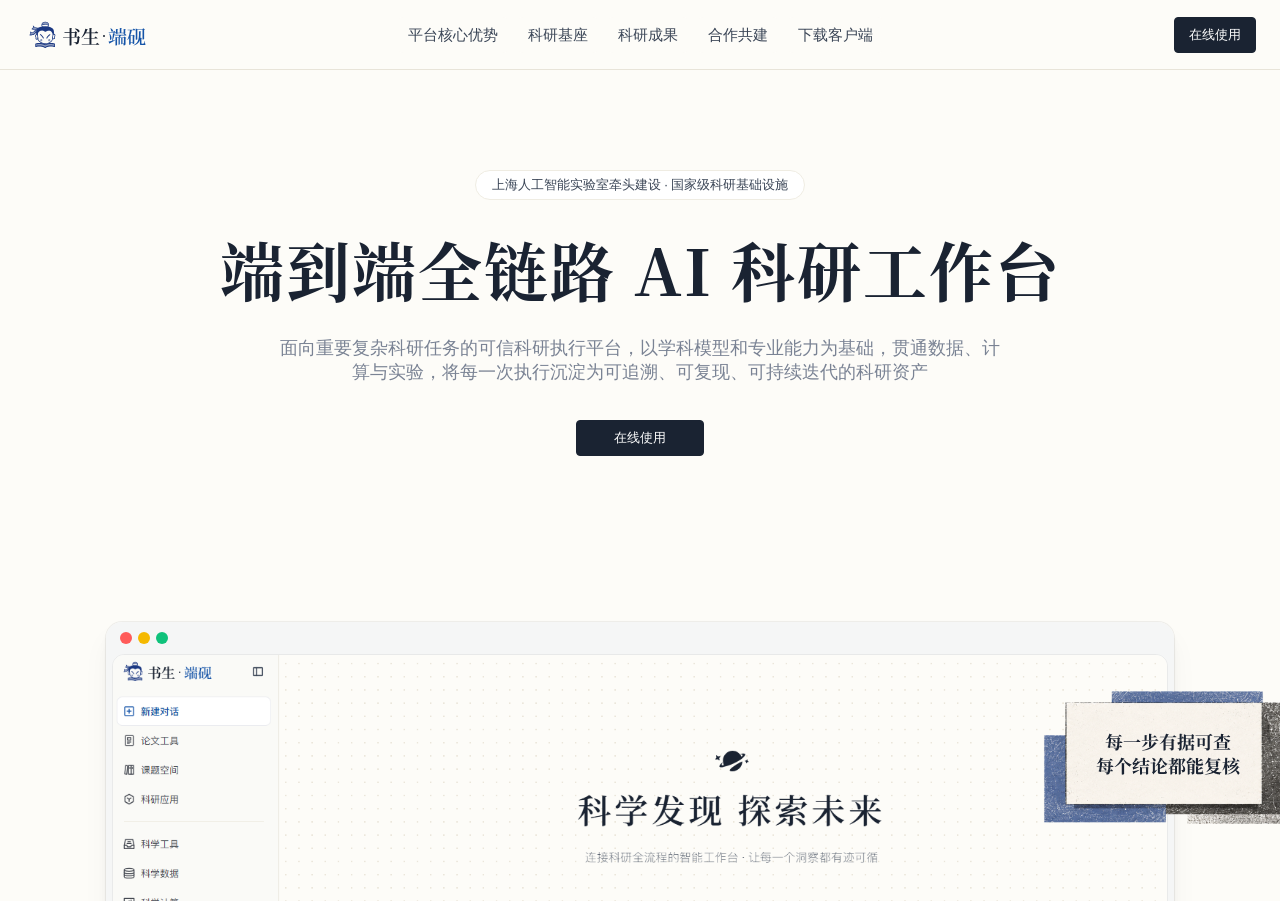
==== index.html @ 36c9fc97 "deploy: publish static site at repository root" ====
<!doctype html>
<html lang="zh-CN">
<head>
  <meta charset="utf-8">
  <meta name="viewport" content="width=device-width, initial-scale=1">
  <meta name="description" content="书生·端砚——端到端全链路 AI 科研工作台">
  <title>书生·端砚｜AI 科研工作台</title>
  <link rel="icon" href="shared/assets/logos/favicon.svg" type="image/svg+xml">
  <link rel="preload" href="shared/assets/fonts/source-han-serif-sc/inkstone-han-serif-sc-home-700.woff2" as="font" type="font/woff2" crossorigin>
  <link rel="stylesheet" href="shared/css/tokens.css?v=20260824-home76">
  <link rel="stylesheet" href="shared/css/base.css?v=20260824-home76">
  <link rel="stylesheet" href="shared/css/shell.css?v=20260824-home76">
  <link rel="stylesheet" href="shared/css/styles.css?v=20260824-home76">
  <link rel="stylesheet" href="shared/css/design-system-overrides.css?v=20260824-home76">
  <script src="shared/js/site-links.js?v=20260824-home76" defer></script>
  <script src="shared/js/shell.js?v=20260824-home77" defer></script>
</head>
<body class="site-shell">
  <header class="site-header">
    <button class="site-brand-button" type="button" data-refresh-page aria-label="刷新书生·端砚官网">
      <img src="shared/assets/logos/duanyan-default.svg" alt="" width="120" height="32">
    </button>
    <nav class="site-nav" data-site-nav aria-label="官网导航">
      <button class="btn-text" type="button" data-anchor-id="home-advantages">平台核心优势</button>
      <button class="btn-text" type="button" data-anchor-id="home-research-foundation">科研基座</button>
      <button class="btn-text" type="button" data-anchor-id="home-research-cases">科研成果</button>
      <button class="btn-text" type="button" data-anchor-id="home-cooperation">合作共建</button>
      <button class="btn-text" type="button" data-anchor-id="home-downloads">下载客户端</button>
    </nav>
    <a class="btn-primary site-header-action" href="https://discovery.intern-ai.org.cn/" target="_blank" rel="noopener noreferrer">在线使用</a>
    <button class="btn-icon site-menu-button" type="button" data-site-menu aria-expanded="false" aria-label="打开导航菜单">
      <svg viewBox="0 0 24 24" fill="none" stroke="currentColor" stroke-width="1.8" stroke-linecap="round" aria-hidden="true"><path d="M4 7h16M4 12h16M4 17h16"></path></svg>
    </button>
  </header>
  <main class="site-main">
    <iframe class="site-frame" data-home-frame src="tabs/home/index.html?embedded=1&amp;v=20260824-home93" title="书生·端砚官网 Home"></iframe>
  </main>

  <div class="tm-overlay" id="cooperation-dialog" aria-hidden="true">
    <form class="tm-panel cooperation-panel" role="dialog" aria-modal="true" aria-labelledby="cooperation-title" aria-describedby="cooperation-form-error" data-cooperation-form novalidate>
      <header class="tm-header">
        <h2 class="tm-title" id="cooperation-title">申请合作</h2>
        <button class="tm-close" type="button" data-dialog-close aria-label="关闭申请合作表单">
          <svg viewBox="0 0 24 24" fill="none" stroke="currentColor" stroke-width="1.8" stroke-linecap="round" aria-hidden="true"><path d="M6 6l12 12M18 6L6 18"></path></svg>
        </button>
      </header>
      <div class="tm-body">
        <div class="cooperation-grid">
          <div class="tm-field"><label class="tm-label" for="cooperation-name">姓名 <span class="tm-req">*</span></label><input class="tm-input" id="cooperation-name" name="name" required autocomplete="name"></div>
          <div class="tm-field"><label class="tm-label" for="cooperation-phone">手机号 <span class="tm-req">*</span></label><input class="tm-input" id="cooperation-phone" name="phone" type="tel" required autocomplete="tel"></div>
          <div class="tm-field"><label class="tm-label" for="cooperation-org">学校/单位 <span class="tm-req">*</span></label><input class="tm-input" id="cooperation-org" name="organization" required autocomplete="organization"></div>
          <div class="tm-field"><label class="tm-label" for="cooperation-position">职位 <span class="tm-req">*</span></label><input class="tm-input" id="cooperation-position" name="position" required autocomplete="organization-title"></div>
        </div>
        <fieldset class="tm-field">
          <legend class="tm-label">研究方向 <span class="tm-req">*</span></legend>
          <div class="tm-chips" role="radiogroup" aria-label="研究方向" aria-required="true">
            <button class="tm-chip is-active" type="button" role="radio" aria-checked="true">生命科学</button>
            <button class="tm-chip" type="button" role="radio" aria-checked="false" tabindex="-1">地球科学</button><button class="tm-chip" type="button" role="radio" aria-checked="false" tabindex="-1">物质科学</button><button class="tm-chip" type="button" role="radio" aria-checked="false" tabindex="-1">神经科学</button><button class="tm-chip" type="button" role="radio" aria-checked="false" tabindex="-1">空间科学</button><button class="tm-chip" type="button" role="radio" aria-checked="false" tabindex="-1">物理科学</button><button class="tm-chip" type="button" role="radio" aria-checked="false" tabindex="-1">数学</button><button class="tm-chip" type="button" role="radio" aria-checked="false" tabindex="-1">化学</button><button class="tm-chip" type="button" role="radio" aria-checked="false" tabindex="-1">其他</button>
          </div>
        </fieldset>
        <div class="tm-field"><label class="tm-label" for="research-content">具体研究内容 <span class="tm-opt">选填</span></label><textarea class="tm-textarea" id="research-content" name="researchContent" rows="3"></textarea></div>
        <fieldset class="tm-field" data-method-field aria-required="true">
          <legend class="tm-label">希望合作方式 <span class="tm-req">*</span></legend>
          <div class="tm-checks">
            <label class="tm-check"><input type="checkbox" name="cooperationMethod" value="联合课题研究"><span class="tm-check-box" aria-hidden="true"></span>联合课题研究</label>
            <label class="tm-check"><input type="checkbox" name="cooperationMethod" value="科研资源接入"><span class="tm-check-box" aria-hidden="true"></span>科研资源接入</label>
            <label class="tm-check"><input type="checkbox" name="cooperationMethod" value="其他"><span class="tm-check-box" aria-hidden="true"></span>其他</label>
          </div>
        </fieldset>
        <div class="tm-field"><label class="tm-label" for="cooperation-content">具体可合作内容 <span class="tm-opt">选填</span></label><textarea class="tm-textarea" id="cooperation-content" name="cooperationContent" rows="3"></textarea></div>
        <p class="tm-error-message" id="cooperation-form-error" data-form-error role="alert"></p>
      </div>
      <footer class="tm-footer"><button class="tm-btn tm-btn-ghost" type="button" data-dialog-close>取消</button><button class="tm-btn tm-btn-primary" type="submit">提交申请</button></footer>
    </form>
  </div>
  <div class="app-toast success" id="shell-toast" role="status" aria-live="polite" aria-atomic="true"></div>
</body>
</html>
---- shared/css/tokens.css ----
/*
 * InternInkStone shared design tokens.
 *
 * Figma Variables below were verified on nodes 139:606 and 155:642 in file
 * ZaggbS0TYv1ljbBzqEwc7h. Font-family and responsive tokens are project-level
 * code decisions recorded in docs/FIGMA_VARIABLES_STYLES_IMPLEMENTATION.md.
 */

@font-face {
  font-family: "InkStone Han Serif SC Home";
  src: url("../assets/fonts/source-han-serif-sc/inkstone-han-serif-sc-home-600.woff2") format("woff2");
  font-style: normal;
  font-weight: 600;
  font-display: swap;
}

@font-face {
  font-family: "InkStone Han Serif SC Home";
  src: url("../assets/fonts/source-han-serif-sc/inkstone-han-serif-sc-home-700.woff2") format("woff2");
  font-style: normal;
  font-weight: 700;
  font-display: swap;
}

:root {
  /* Figma color Variables. */
  --paper: #ffffff;
  --bg: #fdfcf8;
  --ink: #1a2332;
  --ink-soft: #3a4556;
  --bg-soft: #f7f4ec;
  --bg-soft-1: #faf8f2;
  --line: #e8e4d9;
  --muted: #7a8394;
  --muted-2: #a9b0bd;
  --accent: #1554a8;
  --accent-soft: #88addd;
  --line-soft: #efece2;
  --rule-soft: #efece3;
  --dot: #ebe6da;
  --warning-bg: #f8f1e3;
  --warning: #a8864b;
  --success-bg: #f1f3e8;
  --success-soft: #a4ad7e;
  --success: #6b7a3a;
  --success-deep: #4d5826;
  --ai-tint: #f5f8fc;
  --paper-warm: var(--bg-soft);
  --aux-cyan-3: #40b5bf;
  --aux-violet-2: #be9bd5;
  --aux-mint-4: #259675;
  --warning-soft: #cba87b;

  /*
   * Project semantic colors required by the migrated component library.
   * These are implementation tokens copied from the approved reference
   * components, not Figma Variables from the current file.
   */
  --state-danger: #c03030;
  --state-danger-strong: #9a2020;
  --state-success: #34d399;
  --state-warning: #fbbf24;
  --state-error: #f87171;

  /* Figma radius Variables. */
  --radius: 4px;
  --radius-card: 8px;
  --12px: 12px;
  --radius-pill: 999px;

  /* Project font-family baseline copied from the approved reference project. */
  --font-sans: "Inter", -apple-system, BlinkMacSystemFont, "Segoe UI", "PingFang SC", "Noto Sans SC", sans-serif;
  --font-serif: "Cormorant Garamond", "Noto Serif SC", serif;
  --font-serif-cjk: "InkStone Han Serif SC Home", "Source Han Serif SC", "Noto Serif SC", serif;

  /*
   * Responsive code tokens. These are not Figma Variables.
   * Registered breakpoints: compact < 768px; medium 768px-1199px;
   * wide >= 1200px. Media-query conditions stay as literal values because
   * custom properties cannot be used as ordinary media-query conditions.
   */
  --layout-content-max: 1200px;
  --layout-page-gutter: 20px;
  --layout-section-space: 64px;
  --layout-text-measure: 72ch;
}

@media (min-width: 768px) {
  :root {
    --layout-page-gutter: 32px;
    --layout-section-space: 80px;
  }
}

@media (min-width: 1200px) {
  :root {
    --layout-page-gutter: 48px;
    --layout-section-space: 96px;
  }
}
---- shared/css/base.css ----
/* Element-level base styles only; module layouts remain module-owned. */

html {
  background: var(--paper);
  color: var(--ink);
}

body {
  margin: 0;
  background: var(--paper);
  color: var(--ink);
  font-family: var(--font-sans);
  text-rendering: optimizeLegibility;
}

button,
input,
select,
textarea {
  color: inherit;
  font: inherit;
}

input::placeholder,
textarea::placeholder {
  font-style: normal;
}

img,
picture,
svg,
video,
canvas {
  max-width: 100%;
}

img,
video {
  height: auto;
}

:focus-visible {
  outline: 2px solid currentColor;
  outline-offset: 3px;
}
---- shared/css/shell.css ----
/* Top navigation, shell layout, iframe container, and shell overlay styles belong here. */

:root { --site-header-height: 69px; }

.site-shell {
  height: 100vh;
  min-height: 100vh;
  overflow: hidden;
  background: var(--bg);
}

.site-header {
  position: relative;
  z-index: 100;
  display: grid;
  height: var(--site-header-height);
  grid-template-columns: 1fr auto 1fr;
  align-items: center;
  border-bottom: 1px solid var(--line);
  background: var(--bg);
}

.site-brand-button {
  display: grid;
  width: 128px;
  height: 48px;
  margin-left: 24px;
  padding: 8px 4px;
  place-items: center;
  border: 0;
  border-radius: var(--radius-card);
  background: transparent;
  cursor: pointer;
}

.site-brand-button:hover { background: var(--bg-soft); }
.site-brand-button img { display: block; width: 120px; height: 32px; }

.site-nav {
  display: flex;
  align-items: center;
  justify-content: center;
  gap: 6px;
}

.site-nav .btn-text {
  min-width: auto;
  padding-inline: 12px;
  white-space: nowrap;
}

.site-nav .btn-text[aria-current="true"] {
  background: var(--bg-soft);
  color: var(--ink);
}

.site-header .site-header-action {
  justify-self: end;
  margin-right: 24px;
}

.site-header .site-menu-button { display: none; justify-self: end; margin-right: 12px; }

.site-main {
  height: calc(100vh - var(--site-header-height));
  overflow: hidden;
}

.site-frame {
  display: block;
  width: 100%;
  height: 100%;
  border: 0;
  background: var(--bg);
}

.tm-panel.cooperation-panel { max-width: 720px; }
.cooperation-panel .tm-body { gap: 16px; }
.cooperation-grid { display: grid; grid-template-columns: minmax(0, 1fr); gap: 16px; }
.tm-error-message { min-height: 18px; margin: 0; color: var(--state-danger); font-size: 12px; line-height: 18px; }

@media (max-width: 959px) {
  .site-header { grid-template-columns: 1fr auto auto; }
  .site-nav {
    position: absolute;
    top: calc(100% + 1px);
    right: 12px;
    display: none;
    width: min(280px, calc(100vw - 24px));
    padding: 12px;
    border: 1px solid var(--line);
    border-radius: var(--radius-card);
    background: var(--paper);
    box-shadow: var(--component-dialog-shadow);
    flex-direction: column;
    align-items: stretch;
  }
  .site-nav.is-open { display: flex; }
  .site-nav .btn-text { justify-content: flex-start; }
  .site-header .site-menu-button { display: inline-grid; }
}

@media (max-width: 599px) {
  .site-brand-button { width: 112px; margin-left: 8px; }
  .site-brand-button img { width: 105px; height: auto; }
  .site-header-action { display: none; }
}
---- shared/css/styles.css ----
/* Transitional shared styles only. New module-specific styles belong in the owning module. */
---- shared/css/design-system-overrides.css ----
/* Stable shared component rules and verified Figma Text Style mappings. */

/*
 * Figma Text Style: Title/h1
 * Verified on nodes 198:53298 and 198:53299.
 * Home titles use the self-hosted Source Han Serif SC page subset.
 */
.text-title-h1 {
  margin: 0;
  font-family: var(--font-serif-cjk);
  font-size: 24px;
  font-style: normal;
  font-weight: 600;
  letter-spacing: 0.48px;
  line-height: 32px;
}

.text-content-title,
.text-title-h2 {
  margin: 0;
  color: var(--ink);
  font-family: var(--font-serif-cjk);
  font-style: normal;
}

.text-content-title {
  font-size: 64px;
  font-weight: 700;
  letter-spacing: 2px;
  line-height: 64px;
}

.text-title-h2 {
  font-size: 40px;
  font-weight: 600;
  letter-spacing: 0;
  line-height: 44px;
}

.text-title-h3 {
  margin: 0;
  color: var(--ink);
  font-family: var(--font-sans);
  font-size: 16px;
  font-weight: 600;
  line-height: 1.45;
}

.text-body-xl,
.text-body-lg,
.text-body-default,
.text-body-reading,
.text-body-compact,
.text-control-default {
  margin: 0;
  font-family: var(--font-sans);
  font-style: normal;
  letter-spacing: 0;
}

.text-body-xl { font-size: 18px; font-weight: 400; line-height: 24px; }
.text-body-lg { font-size: 16px; font-weight: 400; line-height: 24px; }
.text-body-default { font-size: 14px; font-weight: 400; line-height: 1.6; }
.text-body-reading { font-size: 14px; font-weight: 400; line-height: 1.7; }
.text-body-compact { font-size: 13px; font-weight: 400; line-height: 1.65; }
.text-control-default { font-size: 13px; font-weight: 500; line-height: 16px; }

.effect-overlay { box-shadow: 0 8px 24px rgb(0 0 0 / 8%); }
.effect-modal { box-shadow: 0 20px 60px rgb(0 0 0 / 12%); }

/*
 * Component library migration source:
 * interndiscovery/platform-static-prototype/design-system/atoms.html and
 * shared/css/design-system-overrides.css.
 *
 * Component-level aliases bind the migrated rules to this project's tokens;
 * no reference-project token names are retained below.
 */
:root {
  --component-button-bg: var(--paper);
  --component-button-bg-hover: var(--bg-soft);
  --component-button-border: var(--line);
  --component-button-fg: var(--ink-soft);
  --component-button-primary-bg: var(--ink);
  --component-button-primary-bg-hover: var(--ink-soft);
  --component-button-primary-fg: var(--paper);
  --component-text-button-bg: var(--bg);
  --component-text-button-bg-hover: var(--bg-soft);
  --component-text-button-fg: var(--ink-soft);
  --component-control-height-sm: 32px;
  --component-control-height-md: 36px;
  --component-focus-ring: color-mix(in srgb, var(--ink) 28%, transparent);
  --component-overlay-bg: color-mix(in srgb, var(--ink) 32%, transparent);
  --component-dialog-shadow: 0 20px 60px -4px color-mix(in srgb, var(--ink) 12%, transparent);
  --component-toast-shadow: 0 12px 32px color-mix(in srgb, var(--ink) 30%, transparent);
  --component-motion-fast: 150ms ease;
  --component-motion-dialog: 200ms ease;
  --component-motion-toast: 220ms ease;
}

/* Buttons: sizes, hierarchy levels, text actions, danger and disabled states. */
.btn,
.btn-primary,
.btn-icon,
.btn-text,
.btn-link,
.tm-btn {
  box-sizing: border-box;
  appearance: none;
  margin: 0;
  font-family: var(--font-sans);
  text-decoration: none;
}

.btn,
.btn-primary {
  display: inline-flex;
  align-items: center;
  justify-content: center;
  gap: 6px;
  height: var(--component-control-height-md);
  padding: 7px 14px;
  border-radius: var(--radius);
  box-shadow: none;
  font-size: 13px;
  font-weight: 500;
  line-height: 16px;
  letter-spacing: 0;
  cursor: pointer;
  transition: background-color var(--component-motion-fast), border-color var(--component-motion-fast), opacity var(--component-motion-fast);
}

.btn {
  border: 1px solid var(--component-button-border);
  background: var(--component-button-bg);
  color: var(--component-button-fg);
}

.btn:hover:not(:disabled) {
  border-color: var(--component-button-border);
  background: var(--component-button-bg-hover);
  color: var(--component-button-fg);
}

.btn:active:not(:disabled) {
  border-color: var(--component-button-border);
  background: var(--component-button-bg);
  color: var(--component-button-fg);
}

.btn-primary {
  border: 1px solid var(--component-button-primary-bg);
  background: var(--component-button-primary-bg);
  color: var(--component-button-primary-fg);
}

.btn-primary:hover:not(:disabled) {
  border-color: var(--component-button-primary-bg-hover);
  background: var(--component-button-primary-bg-hover);
  color: var(--component-button-primary-fg);
}

.btn-primary:active:not(:disabled) {
  border-color: var(--component-button-primary-bg);
  background: var(--component-button-primary-bg);
  color: var(--component-button-primary-fg);
}

/*
 * Figma text button: nodes 242:63219 (default) and 242:63221 (hover).
 * Natural width is text width + 24px horizontal padding; the reference copy
 * therefore renders at 84px without hard-coding a content-specific width.
 */
.btn-text {
  display: inline-flex;
  align-items: center;
  justify-content: center;
  height: var(--component-control-height-md);
  min-height: var(--component-control-height-md);
  padding: 6px 12px;
  border: 0;
  border-radius: var(--radius-card);
  background: var(--component-text-button-bg);
  color: var(--component-text-button-fg);
  box-shadow: none;
  font-size: 15px;
  font-weight: 400;
  line-height: 24px;
  letter-spacing: 0;
  cursor: pointer;
  transition: background-color var(--component-motion-fast);
}

.btn-text:hover:not(:disabled) {
  background: var(--component-text-button-bg-hover);
  color: var(--component-text-button-fg);
  cursor: pointer;
}

.btn-text:active:not(:disabled) {
  background: var(--component-text-button-bg-hover);
}

/*
 * Text link button. The supplied Figma node ids 242:63225 and 242:63226 are
 * currently absent from the file, so typography and color inherit the verified
 * text-button baseline while the underline behavior follows the user rule.
 */
.btn-link {
  position: relative;
  display: inline-flex;
  align-items: center;
  justify-content: center;
  min-height: 24px;
  padding: 0;
  border: 0;
  background: transparent;
  color: var(--component-text-button-fg);
  box-shadow: none;
  font-size: 15px;
  font-weight: 400;
  line-height: 24px;
  letter-spacing: 0;
  cursor: pointer;
  text-decoration: none;
}

.btn-link::after {
  position: absolute;
  right: 0;
  bottom: 0;
  left: 0;
  height: 1px;
  background: currentColor;
  content: "";
  pointer-events: none;
  transform: scaleX(0);
  transform-origin: left center;
  transition: transform var(--component-motion-fast);
}

.btn-link:hover {
  color: var(--component-text-button-fg);
  cursor: pointer;
}

.btn-link:hover::after,
.btn-link:focus-visible::after {
  transform: scaleX(1);
}

.btn:disabled,
.btn-primary:disabled,
.btn-text:disabled,
.btn-link:disabled,
.btn-icon:disabled,
.btn-icon[aria-disabled="true"] {
  opacity: 0.5;
  cursor: not-allowed;
}

.btn:focus-visible,
.btn-primary:focus-visible,
.btn-text:focus-visible,
.btn-link:focus-visible,
.btn-icon:focus-visible,
.tm-btn:focus-visible,
.tm-chip:focus-visible,
.tm-input:focus-visible,
.tm-textarea:focus-visible {
  outline: 2px solid var(--component-focus-ring);
  outline-offset: 2px;
}

.btn-size-sm {
  min-height: var(--component-control-height-sm);
  height: var(--component-control-height-sm);
  padding-inline: 12px;
}

.btn-size-md {
  min-height: var(--component-control-height-md);
  height: var(--component-control-height-md);
  padding-inline: 14px;
}

.btn > svg,
.btn-primary > svg,
.btn-icon > svg {
  width: 14px;
  height: 14px;
  flex: 0 0 14px;
}

.btn-icon {
  display: inline-grid;
  place-items: center;
  width: var(--component-control-height-md);
  min-width: var(--component-control-height-md);
  height: var(--component-control-height-md);
  min-height: var(--component-control-height-md);
  padding: 0;
  border: 1px solid transparent;
  border-radius: var(--radius);
  background: transparent;
  color: var(--component-button-fg);
  box-shadow: none;
  cursor: pointer;
  transition: background-color var(--component-motion-fast), color var(--component-motion-fast), opacity var(--component-motion-fast);
}

.btn-icon:hover:not(:disabled):not([aria-disabled="true"]) {
  background: var(--component-button-bg-hover);
  color: var(--ink);
}

.btn-icon:active:not(:disabled):not([aria-disabled="true"]) {
  background: var(--line);
  color: var(--ink);
}

.btn-icon.btn-size-sm {
  width: var(--component-control-height-sm);
  min-width: var(--component-control-height-sm);
  height: var(--component-control-height-sm);
  min-height: var(--component-control-height-sm);
}

.btn-icon.btn-size-md {
  width: var(--component-control-height-md);
  min-width: var(--component-control-height-md);
  height: var(--component-control-height-md);
  min-height: var(--component-control-height-md);
}

/* Modal / Dialog: only the migrated Create Topic form variant. */
.tm-overlay {
  position: fixed;
  inset: 0;
  z-index: 200;
  display: none;
  align-items: center;
  justify-content: center;
  padding: 24px;
  background: var(--component-overlay-bg);
  backdrop-filter: blur(2px);
  -webkit-backdrop-filter: blur(2px);
  animation: tm-fade 180ms ease;
}

.tm-overlay.is-open {
  display: flex;
}

.tm-panel {
  display: flex;
  flex-direction: column;
  width: 100%;
  max-width: 520px;
  max-height: calc(100vh - 48px);
  overflow: hidden;
  border: 1px solid var(--line);
  border-radius: var(--radius-card);
  background: var(--paper);
  box-shadow: var(--component-dialog-shadow);
  animation: tm-panel-in var(--component-motion-dialog);
}

.tm-header {
  display: flex;
  align-items: center;
  justify-content: space-between;
  padding: 18px 22px 14px;
  border-bottom: 1px solid var(--line);
}

.tm-title {
  margin: 0;
  color: var(--ink);
  font-family: var(--font-sans);
  font-size: 18px;
  font-weight: 700;
  letter-spacing: 0.01em;
}

.tm-close {
  display: grid;
  place-items: center;
  width: 28px;
  height: 28px;
  padding: 0;
  border: 0;
  border-radius: var(--radius);
  background: transparent;
  color: var(--muted);
  cursor: pointer;
  transition: background-color var(--component-motion-fast), color var(--component-motion-fast);
}

.tm-close:hover,
.tm-close:focus-visible {
  background: var(--bg-soft);
  color: var(--ink);
}

.tm-close:focus-visible {
  outline: 0;
  box-shadow: none;
}

.tm-close svg {
  width: 18px;
  height: 18px;
}

.tm-body {
  display: flex;
  flex-direction: column;
  gap: 18px;
  min-height: 0;
  padding: 20px 22px 8px;
  overflow-y: auto;
}

.tm-field {
  display: flex;
  flex-direction: column;
  gap: 6px;
}

fieldset.tm-field {
  min-inline-size: 0;
  margin: 0;
  padding: 0;
  border: 0;
}

.tm-label-row {
  display: flex;
  align-items: baseline;
  justify-content: space-between;
  gap: 12px;
}

.tm-label {
  color: var(--ink);
  font-family: var(--font-sans);
  font-size: 13px;
  font-weight: 600;
  letter-spacing: 0.01em;
}

.tm-req {
  margin-left: 2px;
  color: var(--state-danger);
}

.tm-opt {
  margin-left: 4px;
  color: var(--muted);
  font-family: var(--font-sans);
  font-size: 11px;
  font-weight: 400;
  letter-spacing: 0.06em;
}

.cf-input-wrap,
.cf-textarea-wrap,
.tm-count-input,
.tm-count-textarea {
  position: relative;
}

.tm-count-input .tm-input {
  padding-right: 72px;
}

.tm-count-textarea .tm-textarea {
  padding-right: 68px;
  padding-bottom: 28px;
}

.tm-input,
.tm-textarea {
  box-sizing: border-box;
  width: 100%;
  padding: 10px 12px;
  border: 1px solid var(--line);
  border-radius: var(--radius);
  background: var(--paper);
  color: var(--ink);
  font-family: var(--font-sans);
  font-size: 14px;
  line-height: 1.5;
  transition: border-color var(--component-motion-fast), box-shadow var(--component-motion-fast);
}

.tm-textarea {
  min-height: 96px;
  resize: vertical;
}

.tm-input::placeholder,
.tm-textarea::placeholder {
  color: var(--muted);
}

.tm-input:focus,
.tm-textarea:focus {
  border-color: var(--ink-soft);
  outline: 0;
}

.tm-input:focus-visible,
.tm-textarea:focus-visible {
  border-color: var(--ink-soft);
  outline: 0;
}

.tm-input.is-error,
.tm-input.is-error:focus,
.tm-textarea.is-error,
.tm-textarea.is-error:focus {
  border-color: var(--state-danger);
}

.cf-input-count,
.cf-textarea-count {
  position: absolute;
  color: var(--muted-2);
  font-family: var(--font-sans);
  font-size: 10.5px;
  font-variant-numeric: tabular-nums;
  pointer-events: none;
}

.cf-input-count {
  top: 50%;
  right: 10px;
  transform: translateY(-50%);
}

.cf-textarea-count {
  right: 10px;
  bottom: 10px;
}

.cf-input-count.is-near,
.cf-textarea-count.is-near {
  color: var(--state-warning);
}

.cf-input-count.is-max,
.cf-textarea-count.is-max {
  color: var(--state-danger);
}

.tm-chips {
  display: flex;
  flex-wrap: wrap;
  align-items: center;
  gap: 8px;
  margin-top: 2px;
}

.tm-checks {
  display: flex;
  flex-wrap: wrap;
  gap: 8px;
  margin-top: 2px;
}

.tm-check {
  position: relative;
  display: inline-flex;
  align-items: center;
  gap: 8px;
  min-height: 36px;
  padding: 6px 12px;
  border: 1px solid var(--line);
  border-radius: var(--radius-card);
  background: var(--paper);
  color: var(--ink-soft);
  font-family: var(--font-sans);
  font-size: 14px;
  cursor: pointer;
  transition: background-color var(--component-motion-fast), border-color var(--component-motion-fast), color var(--component-motion-fast);
}

.tm-check:hover {
  border-color: var(--muted-2);
  background: var(--bg-soft);
  color: var(--ink);
}

.tm-check input {
  position: absolute;
  width: 1px;
  height: 1px;
  opacity: 0;
  pointer-events: none;
}

.tm-check-box {
  display: grid;
  width: 16px;
  height: 16px;
  flex: 0 0 16px;
  place-items: center;
  border: 1px solid var(--muted-2);
  border-radius: 3px;
  background: var(--paper);
}

.tm-check-box::after {
  width: 8px;
  height: 4px;
  border-bottom: 1.5px solid var(--paper);
  border-left: 1.5px solid var(--paper);
  content: "";
  opacity: 0;
  transform: translateY(-1px) rotate(-45deg);
}

.tm-check:has(input:checked) {
  border-color: var(--accent-soft);
  background: var(--ai-tint);
  color: var(--ink);
}

.tm-check input:checked + .tm-check-box {
  border-color: var(--accent);
  background: var(--accent);
}

.tm-check input:checked + .tm-check-box::after { opacity: 1; }
.tm-check:has(input:focus-visible) { outline: 2px solid var(--component-focus-ring); outline-offset: 2px; }
.tm-field.is-error .tm-checks { outline: 1px solid var(--state-danger); outline-offset: 4px; border-radius: var(--radius); }

@media (max-width: 767px) {
  .text-content-title { font-size: clamp(38px, 10vw, 52px); line-height: 1.08; }
  .text-title-h2 { font-size: clamp(30px, 8vw, 36px); line-height: 1.15; }
}

.tm-chip {
  display: inline-flex;
  align-items: center;
  gap: 6px;
  padding: 6px 14px;
  border: 1px solid var(--line);
  border-radius: var(--radius-pill);
  background: transparent;
  color: var(--ink-soft);
  font-family: var(--font-sans);
  font-size: 14px;
  cursor: pointer;
  user-select: none;
  transition: background-color var(--component-motion-fast), color var(--component-motion-fast), border-color var(--component-motion-fast);
}

.tm-chip .field-tag-ico {
  width: 14px;
  height: 14px;
  flex: 0 0 14px;
}

.tm-chip:hover {
  border-color: var(--muted-2);
  background: var(--bg-soft);
  color: var(--ink);
}

.tm-chip:focus-visible {
  border-color: var(--ink-soft);
  outline: 0;
}

.tm-chip.is-active,
.tm-chip.is-active:hover {
  border-color: var(--muted-2);
  background: var(--bg-soft);
  color: var(--ink);
  font-weight: 500;
}

.tm-footer {
  display: flex;
  align-items: center;
  justify-content: flex-end;
  gap: 8px;
  padding: 14px 22px 18px;
}

.tm-btn {
  display: inline-flex;
  align-items: center;
  justify-content: center;
  height: var(--component-control-height-md);
  padding: 0 14px;
  border-radius: var(--radius);
  font-size: 13px;
  font-weight: 500;
  line-height: 16px;
  letter-spacing: 0.02em;
  cursor: pointer;
  transition: background-color var(--component-motion-fast), color var(--component-motion-fast), border-color var(--component-motion-fast), opacity var(--component-motion-fast);
}

.tm-btn-ghost {
  border: 1px solid var(--line);
  background: var(--paper);
  color: var(--ink-soft);
}

.tm-btn-ghost:hover:not(:disabled) {
  background: var(--bg-soft);
  color: var(--ink);
}

.tm-btn-primary {
  border: 1px solid var(--ink);
  background: var(--ink);
  color: var(--paper);
}

.tm-btn-primary:hover:not(:disabled) {
  border-color: var(--ink-soft);
  background: var(--ink-soft);
}

.tm-btn-danger {
  border: 1px solid var(--state-danger);
  background: var(--paper);
  color: var(--state-danger);
}

.tm-btn-danger:hover:not(:disabled) {
  border-color: var(--state-danger-strong);
  background: var(--state-danger);
  color: var(--paper);
}

.tm-btn-danger:focus-visible {
  outline-color: color-mix(in srgb, var(--state-danger) 28%, transparent);
}

.tm-btn:disabled {
  opacity: 0.5;
  cursor: not-allowed;
}

/* Toast: the source library's success, warning and error variants. */
.app-toast {
  position: fixed;
  top: 26px;
  left: 50%;
  z-index: 10000;
  display: inline-flex;
  align-items: center;
  gap: 9px;
  max-width: min(560px, 90vw);
  padding: 10px 18px 10px 14px;
  border-radius: var(--12px);
  background: var(--ink);
  box-shadow: var(--component-toast-shadow);
  color: var(--paper);
  font-family: var(--font-sans);
  font-size: 13px;
  line-height: 1.5;
  opacity: 0;
  pointer-events: none;
  transform: translate(-50%, -14px);
  transition: opacity var(--component-motion-toast), transform var(--component-motion-toast);
}

.app-toast.show {
  opacity: 1;
  transform: translate(-50%, 0);
}

.app-toast-ico {
  display: inline-flex;
  width: 18px;
  height: 18px;
  flex: 0 0 18px;
}

.app-toast-ico svg {
  width: 100%;
  height: 100%;
}

.app-toast-msg {
  min-width: 0;
}

.app-toast.success .app-toast-ico {
  color: var(--state-success);
}

.app-toast.warning .app-toast-ico {
  color: var(--state-warning);
}

.app-toast.error .app-toast-ico {
  color: var(--state-error);
}

body.has-open-dialog {
  overflow: hidden;
}

@keyframes tm-fade {
  from { opacity: 0; }
  to { opacity: 1; }
}

@keyframes tm-panel-in {
  from { opacity: 0; transform: translateY(8px) scale(0.98); }
  to { opacity: 1; transform: none; }
}

@media (max-width: 599px) {
  .tm-overlay {
    padding: 12px;
  }

  .tm-panel {
    max-height: calc(100vh - 24px);
  }

  .tm-header {
    padding-inline: 16px;
  }

  .tm-body {
    padding-inline: 16px;
  }

  .tm-footer {
    padding-inline: 16px;
  }
}

@media (prefers-reduced-motion: reduce) {
  .btn-link::after,
  .tm-overlay,
  .tm-panel,
  .app-toast {
    animation: none;
    transition-duration: 0.01ms;
  }
}
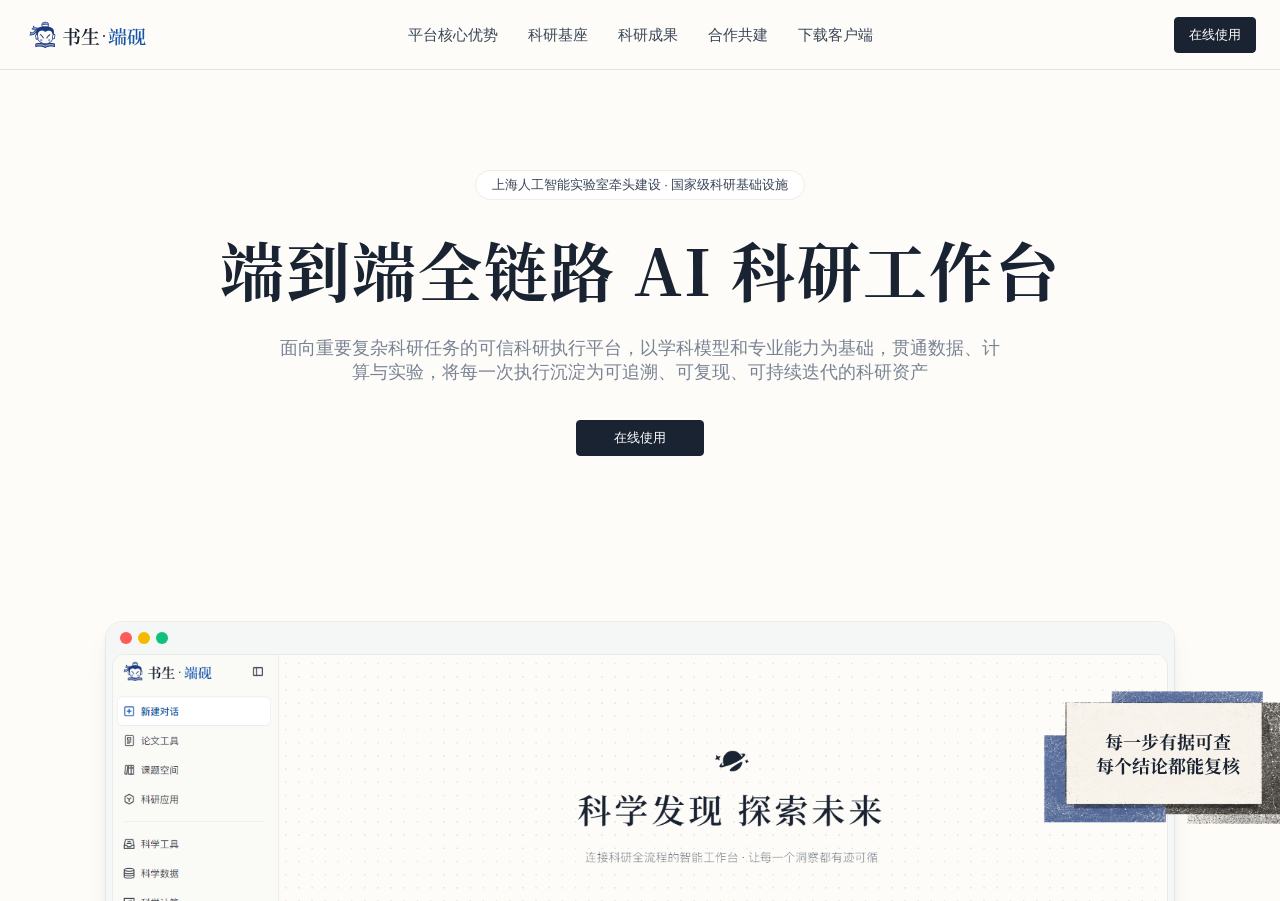
==== commit b1e8f428: "deploy: update static site" ====
--- a/index.html
+++ b/index.html
@@ -33,7 +33,7 @@
     </button>
   </header>
   <main class="site-main">
-    <iframe class="site-frame" data-home-frame src="tabs/home/index.html?embedded=1&amp;v=20260824-home93" title="书生·端砚官网 Home"></iframe>
+    <iframe class="site-frame" data-home-frame src="tabs/home/index.html?embedded=1&amp;v=20260824-home96" title="书生·端砚官网 Home"></iframe>
   </main>
 
   <div class="tm-overlay" id="cooperation-dialog" aria-hidden="true">
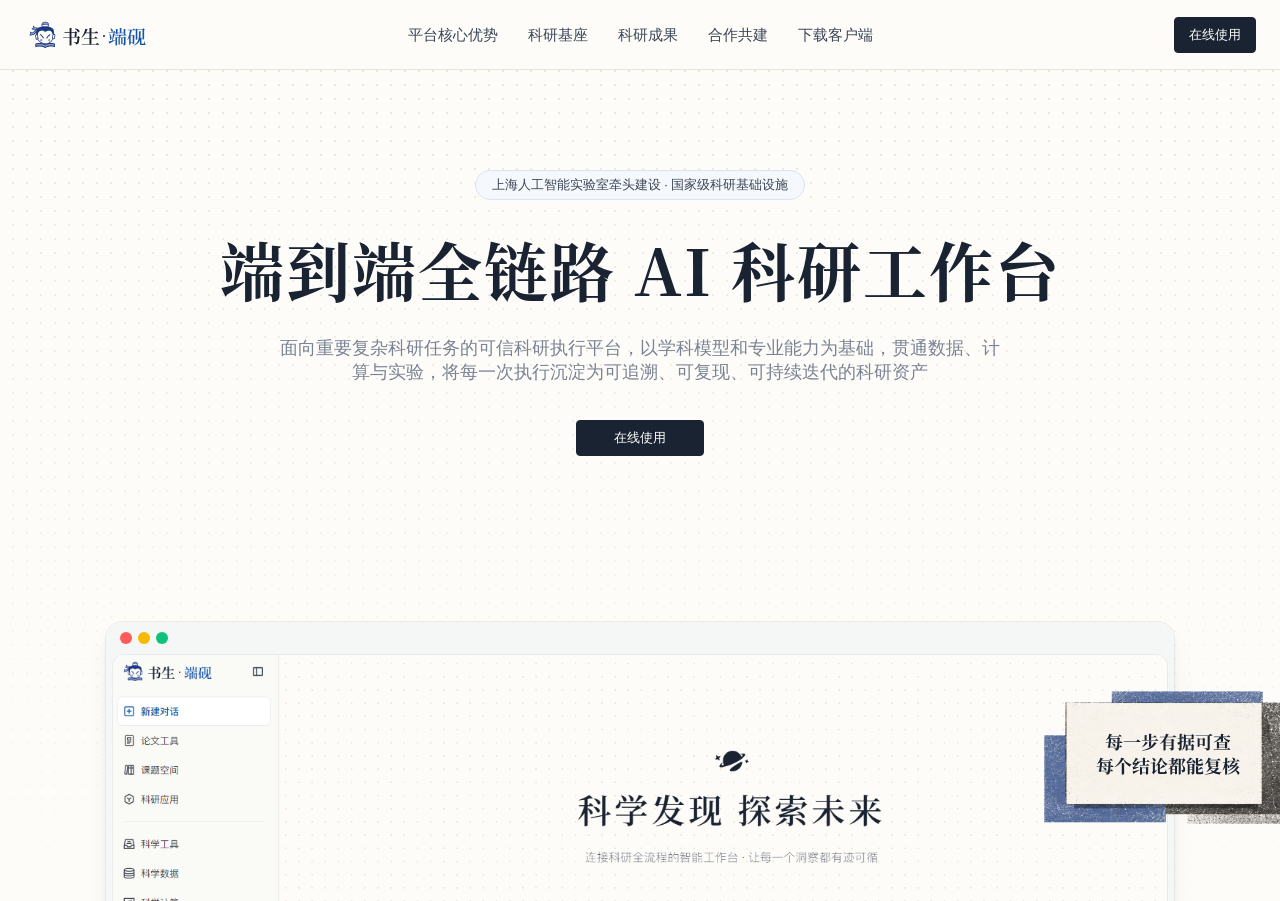
==== commit ac1baa9c: "deploy: publish latest static site update" ====
--- a/index.html
+++ b/index.html
@@ -33,7 +33,7 @@
     </button>
   </header>
   <main class="site-main">
-    <iframe class="site-frame" data-home-frame src="tabs/home/index.html?embedded=1&amp;v=20260824-home96" title="书生·端砚官网 Home"></iframe>
+    <iframe class="site-frame" data-home-frame src="tabs/home/index.html?embedded=1&amp;v=20260825-home115" title="书生·端砚官网 Home"></iframe>
   </main>
 
   <div class="tm-overlay" id="cooperation-dialog" aria-hidden="true">
--- a/shared/css/tokens.css
+++ b/shared/css/tokens.css
@@ -45,6 +45,7 @@
   --success: #6b7a3a;
   --success-deep: #4d5826;
   --ai-tint: #f5f8fc;
+  --ai-tint-rule: #d8e4f3;
   --paper-warm: var(--bg-soft);
   --aux-cyan-3: #40b5bf;
   --aux-violet-2: #be9bd5;
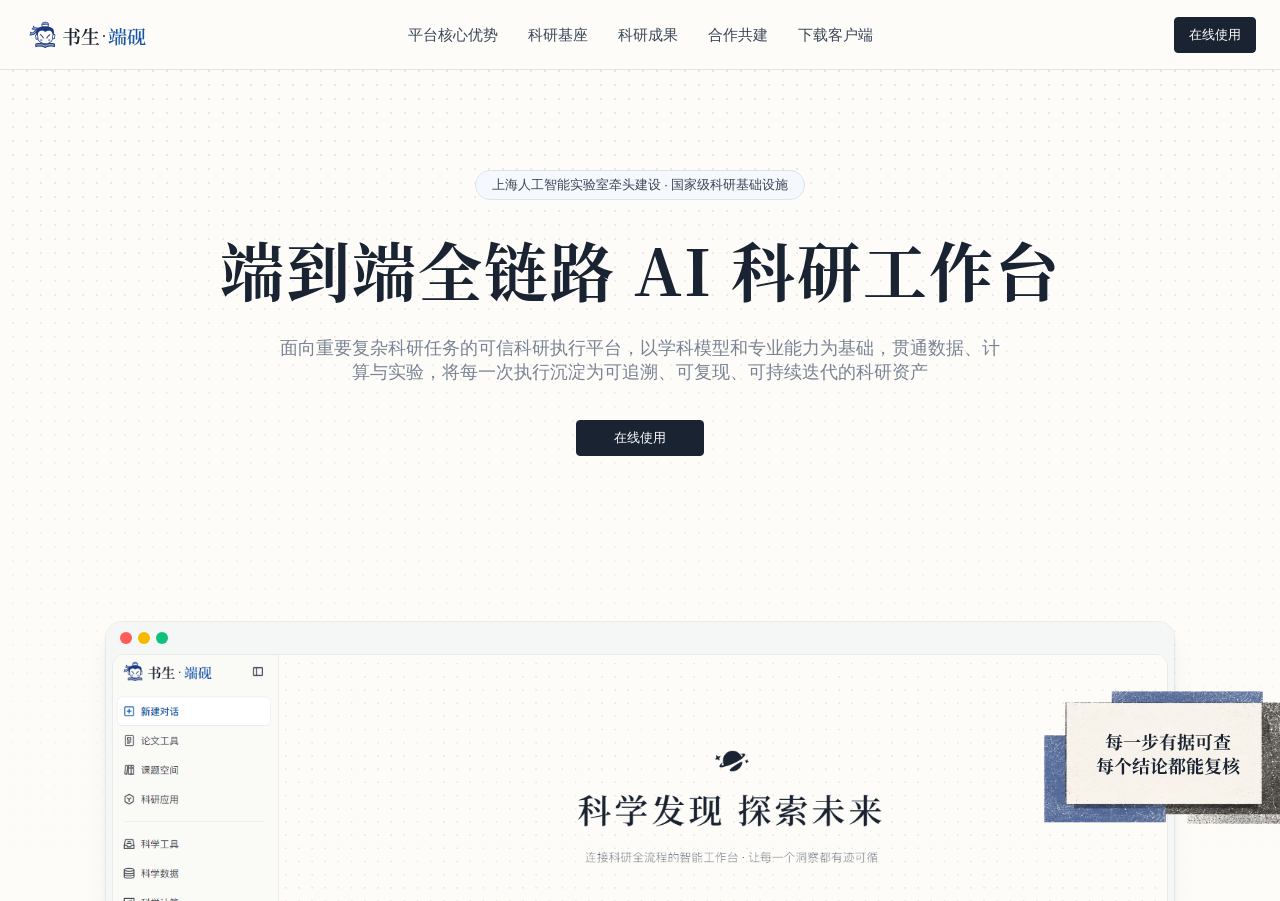
==== commit d4c2b0f5: "deploy: update home cooperation section" ====
--- a/index.html
+++ b/index.html
@@ -33,7 +33,7 @@
     </button>
   </header>
   <main class="site-main">
-    <iframe class="site-frame" data-home-frame src="tabs/home/index.html?embedded=1&amp;v=20260825-home115" title="书生·端砚官网 Home"></iframe>
+    <iframe class="site-frame" data-home-frame src="tabs/home/index.html?embedded=1&amp;v=20260825-home117" title="书生·端砚官网 Home"></iframe>
   </main>
 
   <div class="tm-overlay" id="cooperation-dialog" aria-hidden="true">
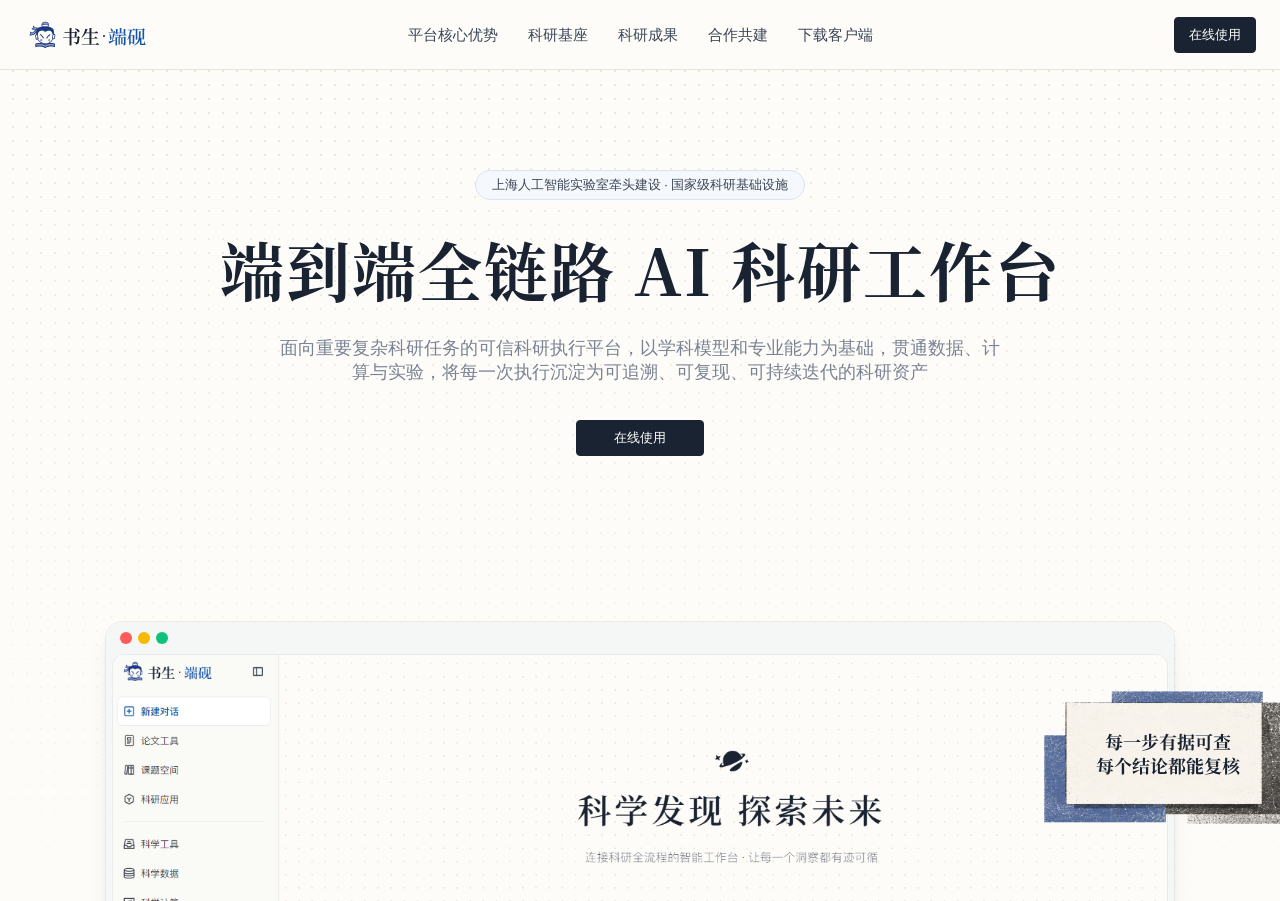
==== commit dedc6e52: "deploy: update static website" ====
--- a/index.html
+++ b/index.html
@@ -6,8 +6,8 @@
   <meta name="description" content="书生·端砚——端到端全链路 AI 科研工作台">
   <title>书生·端砚｜AI 科研工作台</title>
   <link rel="icon" href="shared/assets/logos/favicon.svg" type="image/svg+xml">
-  <link rel="preload" href="shared/assets/fonts/source-han-serif-sc/inkstone-han-serif-sc-home-700.woff2" as="font" type="font/woff2" crossorigin>
-  <link rel="stylesheet" href="shared/css/tokens.css?v=20260824-home76">
+  <link rel="preload" href="shared/assets/fonts/source-han-serif-sc/inkstone-han-serif-sc-home-700.woff2?v=20260825-font2" as="font" type="font/woff2" crossorigin>
+  <link rel="stylesheet" href="shared/css/tokens.css?v=20260825-font2">
   <link rel="stylesheet" href="shared/css/base.css?v=20260824-home76">
   <link rel="stylesheet" href="shared/css/shell.css?v=20260824-home76">
   <link rel="stylesheet" href="shared/css/styles.css?v=20260824-home76">
@@ -33,7 +33,7 @@
     </button>
   </header>
   <main class="site-main">
-    <iframe class="site-frame" data-home-frame src="tabs/home/index.html?embedded=1&amp;v=20260825-home117" title="书生·端砚官网 Home"></iframe>
+    <iframe class="site-frame" data-home-frame src="tabs/home/index.html?embedded=1&amp;v=20260826-home135" title="书生·端砚官网 Home"></iframe>
   </main>
 
   <div class="tm-overlay" id="cooperation-dialog" aria-hidden="true">
--- a/shared/css/tokens.css
+++ b/shared/css/tokens.css
@@ -8,7 +8,7 @@
 
 @font-face {
   font-family: "InkStone Han Serif SC Home";
-  src: url("../assets/fonts/source-han-serif-sc/inkstone-han-serif-sc-home-600.woff2") format("woff2");
+  src: url("../assets/fonts/source-han-serif-sc/inkstone-han-serif-sc-home-600.woff2?v=20260825-font2") format("woff2");
   font-style: normal;
   font-weight: 600;
   font-display: swap;
@@ -16,7 +16,39 @@
 
 @font-face {
   font-family: "InkStone Han Serif SC Home";
-  src: url("../assets/fonts/source-han-serif-sc/inkstone-han-serif-sc-home-700.woff2") format("woff2");
+  src: url("../assets/fonts/source-han-serif-sc/inkstone-han-serif-sc-home-700.woff2?v=20260825-font2") format("woff2");
+  font-style: normal;
+  font-weight: 700;
+  font-display: swap;
+}
+
+@font-face {
+  font-family: "InkStone Han Serif SC Common";
+  src: url("../assets/fonts/source-han-serif-sc/inkstone-han-serif-sc-common-600.woff2?v=20260825-font2") format("woff2");
+  font-style: normal;
+  font-weight: 600;
+  font-display: swap;
+}
+
+@font-face {
+  font-family: "InkStone Han Serif SC Common";
+  src: url("../assets/fonts/source-han-serif-sc/inkstone-han-serif-sc-common-700.woff2?v=20260825-font2") format("woff2");
+  font-style: normal;
+  font-weight: 700;
+  font-display: swap;
+}
+
+@font-face {
+  font-family: "InkStone Han Serif SC Extended";
+  src: url("../assets/fonts/source-han-serif-sc/inkstone-han-serif-sc-extended-600.woff2?v=20260825-font2") format("woff2");
+  font-style: normal;
+  font-weight: 600;
+  font-display: swap;
+}
+
+@font-face {
+  font-family: "InkStone Han Serif SC Extended";
+  src: url("../assets/fonts/source-han-serif-sc/inkstone-han-serif-sc-extended-700.woff2?v=20260825-font2") format("woff2");
   font-style: normal;
   font-weight: 700;
   font-display: swap;
@@ -72,7 +104,7 @@
   /* Project font-family baseline copied from the approved reference project. */
   --font-sans: "Inter", -apple-system, BlinkMacSystemFont, "Segoe UI", "PingFang SC", "Noto Sans SC", sans-serif;
   --font-serif: "Cormorant Garamond", "Noto Serif SC", serif;
-  --font-serif-cjk: "InkStone Han Serif SC Home", "Source Han Serif SC", "Noto Serif SC", serif;
+  --font-serif-cjk: "InkStone Han Serif SC Home", "InkStone Han Serif SC Common", "InkStone Han Serif SC Extended", "Source Han Serif SC", "Noto Serif SC", serif;
 
   /*
    * Responsive code tokens. These are not Figma Variables.
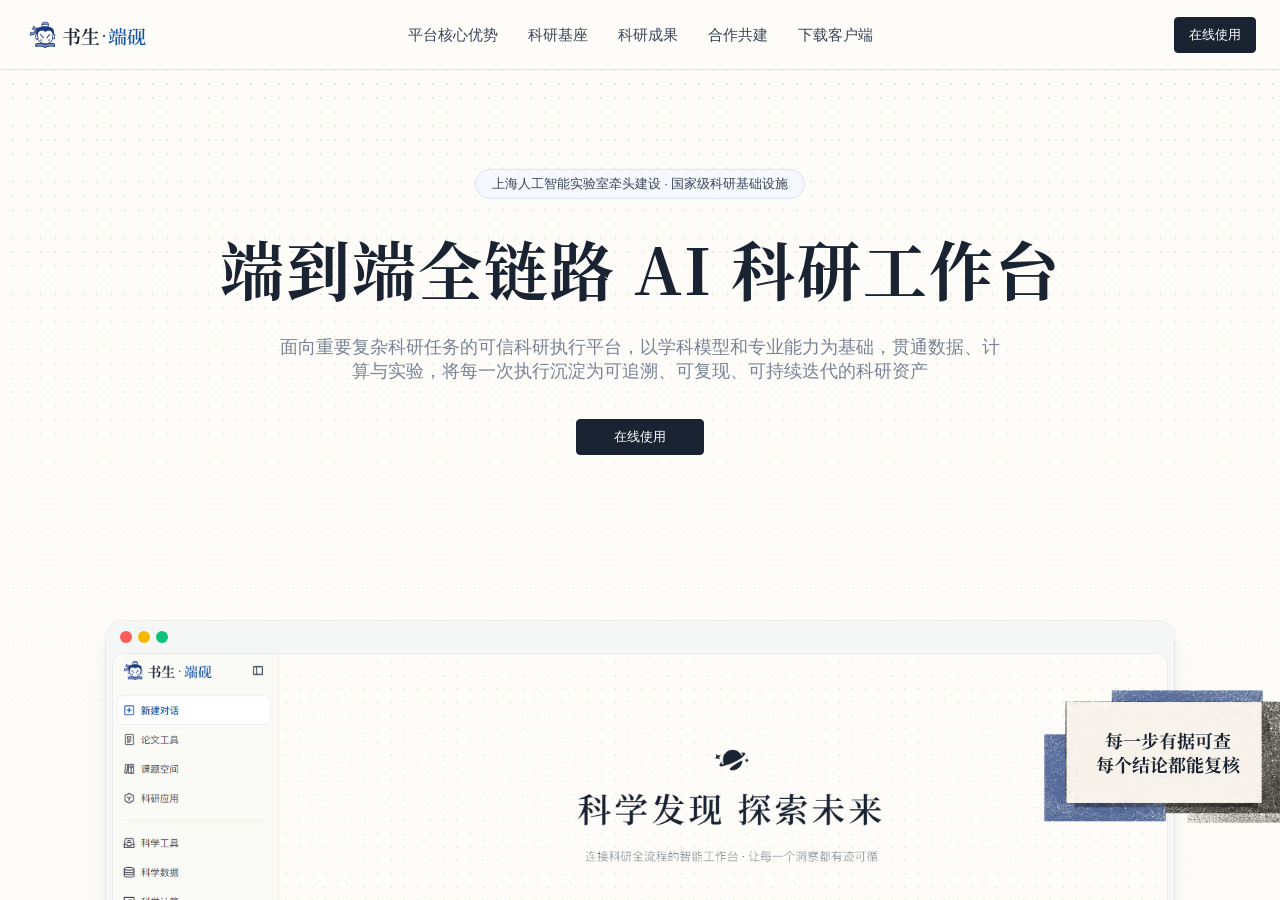
==== commit c6aee143: "deploy: update responsive static website" ====
--- a/index.html
+++ b/index.html
@@ -9,7 +9,7 @@
   <link rel="preload" href="shared/assets/fonts/source-han-serif-sc/inkstone-han-serif-sc-home-700.woff2?v=20260825-font2" as="font" type="font/woff2" crossorigin>
   <link rel="stylesheet" href="shared/css/tokens.css?v=20260825-font2">
   <link rel="stylesheet" href="shared/css/base.css?v=20260824-home76">
-  <link rel="stylesheet" href="shared/css/shell.css?v=20260824-home76">
+  <link rel="stylesheet" href="shared/css/shell.css?v=20260826-home78">
   <link rel="stylesheet" href="shared/css/styles.css?v=20260824-home76">
   <link rel="stylesheet" href="shared/css/design-system-overrides.css?v=20260824-home76">
   <script src="shared/js/site-links.js?v=20260824-home76" defer></script>
@@ -33,7 +33,7 @@
     </button>
   </header>
   <main class="site-main">
-    <iframe class="site-frame" data-home-frame src="tabs/home/index.html?embedded=1&amp;v=20260826-home135" title="书生·端砚官网 Home"></iframe>
+    <iframe class="site-frame" data-home-frame src="tabs/home/index.html?embedded=1&amp;v=20260826-home136" title="书生·端砚官网 Home"></iframe>
   </main>
 
   <div class="tm-overlay" id="cooperation-dialog" aria-hidden="true">
--- a/shared/css/shell.css
+++ b/shared/css/shell.css
@@ -10,7 +10,8 @@
 }
 
 .site-header {
-  position: relative;
+  position: fixed;
+  inset: 0 0 auto;
   z-index: 100;
   display: grid;
   height: var(--site-header-height);
@@ -62,7 +63,9 @@
 .site-header .site-menu-button { display: none; justify-self: end; margin-right: 12px; }
 
 .site-main {
-  height: calc(100vh - var(--site-header-height));
+  position: fixed;
+  inset: var(--site-header-height) 0 0;
+  height: auto;
   overflow: hidden;
 }
 
